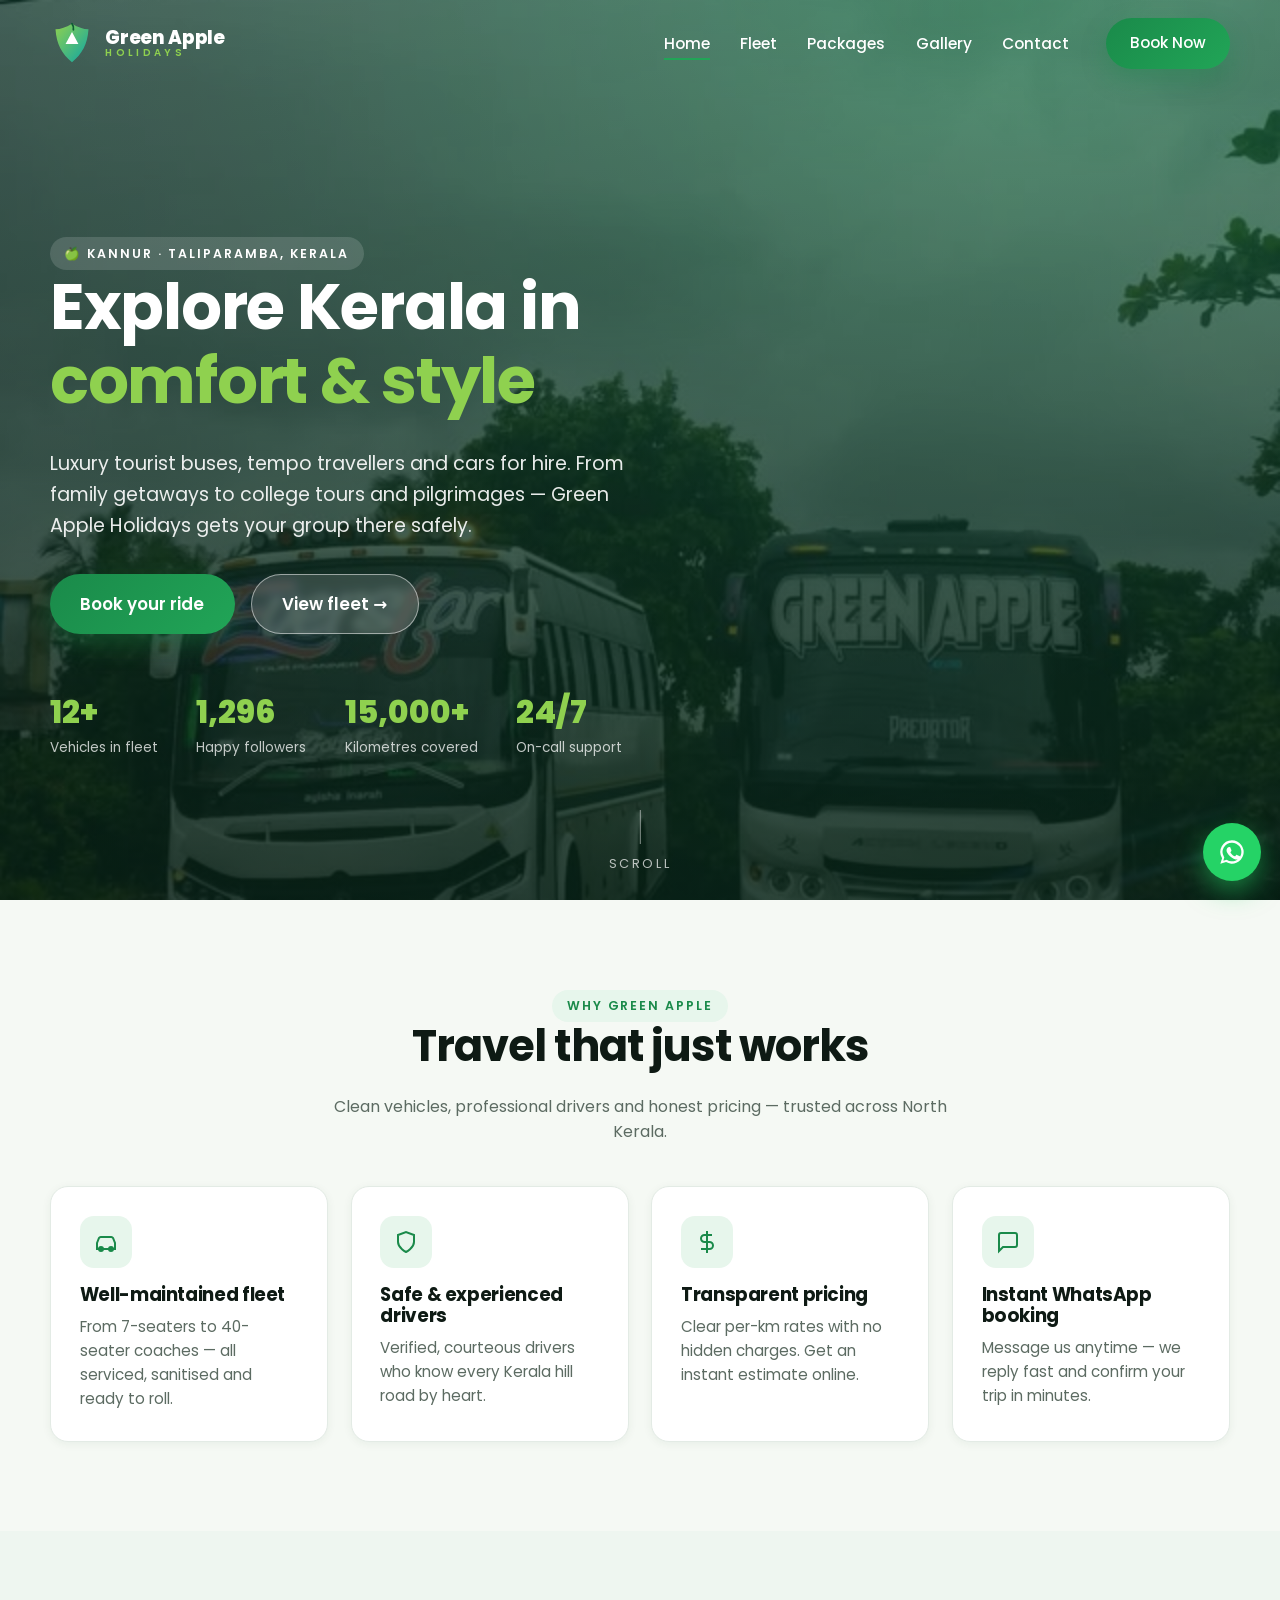
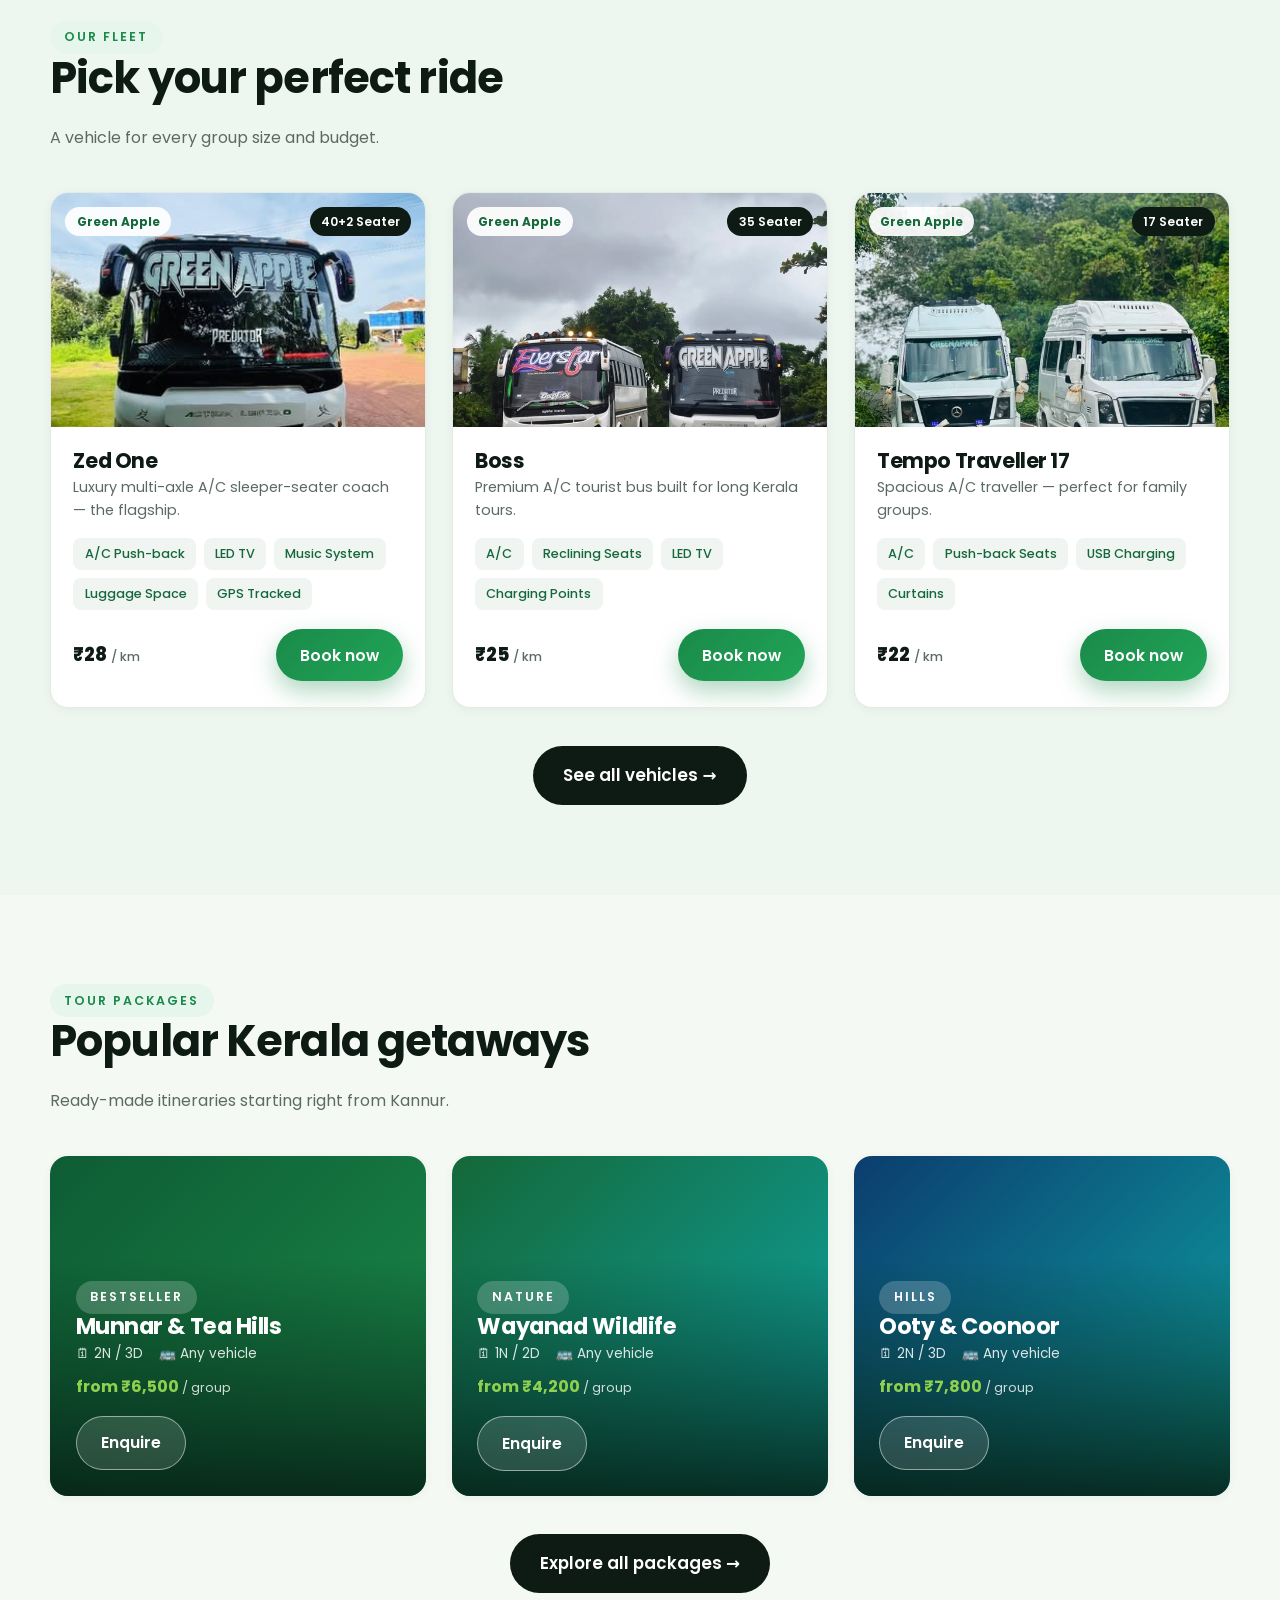
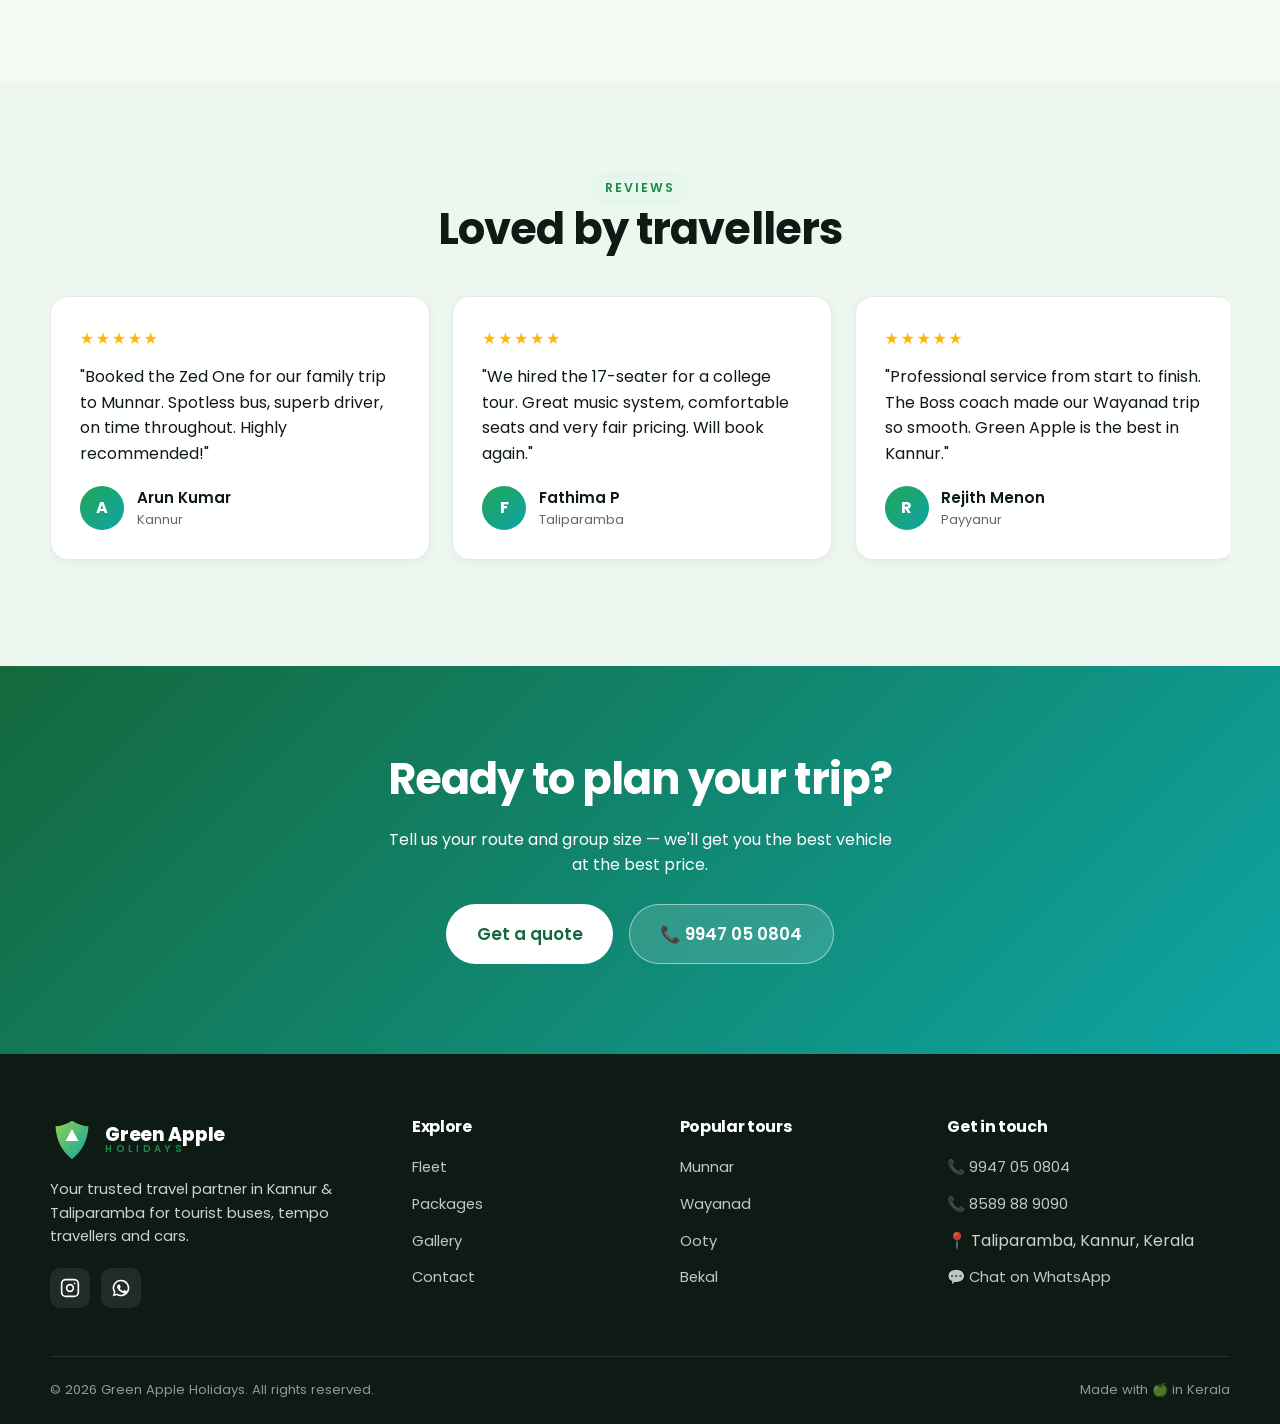
==== index.html @ a37c9200 "updated the profile" ====
<!DOCTYPE html>
<html lang="en">
<head>
<meta charset="UTF-8">
<meta name="viewport" content="width=device-width, initial-scale=1">
<title>Green Apple Holidays — Tourist Bus & Traveller Rentals, Kannur</title>
<meta name="description" content="Green Apple Holidays — luxury tourist buses, tempo travellers & cars for hire in Kannur, Taliparamba. Book Munnar, Wayanad, Ooty & Kerala tour packages.">
<link rel="preconnect" href="https://fonts.googleapis.com">
<link rel="preconnect" href="https://fonts.gstatic.com" crossorigin>
<link href="https://fonts.googleapis.com/css2?family=Poppins:wght@400;500;600;700;800&display=swap" rel="stylesheet">
<link rel="stylesheet" href="css/styles.css">
</head>
<body>

<!-- ============ HEADER ============ -->
<header class="site-header">
  <div class="container nav">
    <a class="brand" href="index.html">
      <svg class="logo" viewBox="0 0 48 48" aria-hidden="true">
        <defs><linearGradient id="lg" x1="0" y1="0" x2="1" y2="1"><stop offset="0" stop-color="#8fd14f"/><stop offset="1" stop-color="#0ea5a5"/></linearGradient></defs>
        <path d="M24 3c7 4 12 6 18 6-1 16-7 27-18 36C13 36 7 25 6 9c6 0 11-2 18-6Z" fill="url(#lg)"/>
        <path d="M24 12l7 13H17l7-13Z" fill="#fff"/>
        <path d="M24 3c1.5 2 2 4 1.5 6.5" stroke="#0e5c34" stroke-width="2" fill="none" stroke-linecap="round"/>
      </svg>
      <span class="brand-name">Green Apple<span>Holidays</span></span>
    </a>
    <button class="nav-toggle" aria-label="Menu"><span></span><span></span><span></span></button>
    <ul class="nav-links">
      <li><a class="active" href="index.html">Home</a></li>
      <li><a href="fleet.html">Fleet</a></li>
      <li><a href="packages.html">Packages</a></li>
      <li><a href="gallery.html">Gallery</a></li>
      <li><a href="contact.html">Contact</a></li>
      <li><a class="btn btn-primary nav-cta" href="contact.html">Book Now</a></li>
    </ul>
  </div>
</header>

<!-- ============ HERO ============ -->
<section class="hero">
  <div class="hero-bg" aria-hidden="true" style="background-image:url('assets/post-08.jpg');background-size:cover;background-position:center;opacity:.4"></div>
  <div class="container">
    <span class="eyebrow reveal" style="background:rgba(255,255,255,.14);color:#fff">🍏 Kannur · Taliparamba, Kerala</span>
    <h1 class="reveal d1">Explore Kerala in <span class="hl">comfort &amp; style</span></h1>
    <p class="hero-lead reveal d2">Luxury tourist buses, tempo travellers and cars for hire. From family getaways to college tours and pilgrimages — Green Apple Holidays gets your group there safely.</p>
    <div class="hero-actions reveal d2">
      <a class="btn btn-primary btn-lg" href="contact.html">Book your ride</a>
      <a class="btn btn-ghost btn-lg" href="fleet.html">View fleet →</a>
    </div>
    <div class="hero-stats reveal d3">
      <div><div class="num"><span data-count="12">0</span>+</div><div class="lbl">Vehicles in fleet</div></div>
      <div><div class="num"><span data-count="1296">0</span></div><div class="lbl">Happy followers</div></div>
      <div><div class="num"><span data-count="15000" data-suffix="+">0</span></div><div class="lbl">Kilometres covered</div></div>
      <div><div class="num">24/7</div><div class="lbl">On-call support</div></div>
    </div>
  </div>
  <div class="scroll-cue">Scroll</div>
</section>

<!-- ============ FEATURES ============ -->
<section>
  <div class="container">
    <div class="section-head center reveal">
      <span class="eyebrow">Why Green Apple</span>
      <h2>Travel that just works</h2>
      <p class="muted">Clean vehicles, professional drivers and honest pricing — trusted across North Kerala.</p>
    </div>
    <div class="features">
      <div class="feature reveal">
        <div class="ico"><svg width="24" height="24" fill="none" stroke="currentColor" stroke-width="2" viewBox="0 0 24 24"><path d="M3 13l2-5a2 2 0 012-1h10a2 2 0 012 1l2 5v6H3z"/><circle cx="7" cy="19" r="2"/><circle cx="17" cy="19" r="2"/></svg></div>
        <h3>Well-maintained fleet</h3><p>From 7-seaters to 40-seater coaches — all serviced, sanitised and ready to roll.</p>
      </div>
      <div class="feature reveal d1">
        <div class="ico"><svg width="24" height="24" fill="none" stroke="currentColor" stroke-width="2" viewBox="0 0 24 24"><path d="M12 22s8-4 8-10V5l-8-3-8 3v7c0 6 8 10 8 10z"/></svg></div>
        <h3>Safe &amp; experienced drivers</h3><p>Verified, courteous drivers who know every Kerala hill road by heart.</p>
      </div>
      <div class="feature reveal d2">
        <div class="ico"><svg width="24" height="24" fill="none" stroke="currentColor" stroke-width="2" viewBox="0 0 24 24"><path d="M12 1v22M17 5H9.5a3.5 3.5 0 000 7h5a3.5 3.5 0 010 7H6"/></svg></div>
        <h3>Transparent pricing</h3><p>Clear per-km rates with no hidden charges. Get an instant estimate online.</p>
      </div>
      <div class="feature reveal d3">
        <div class="ico"><svg width="24" height="24" fill="none" stroke="currentColor" stroke-width="2" viewBox="0 0 24 24"><path d="M21 15a2 2 0 01-2 2H7l-4 4V5a2 2 0 012-2h14a2 2 0 012 2z"/></svg></div>
        <h3>Instant WhatsApp booking</h3><p>Message us anytime — we reply fast and confirm your trip in minutes.</p>
      </div>
    </div>
  </div>
</section>

<!-- ============ FEATURED FLEET ============ -->
<section style="background:#eef6f0">
  <div class="container">
    <div class="section-head reveal">
      <span class="eyebrow">Our fleet</span>
      <h2>Pick your perfect ride</h2>
      <p class="muted">A vehicle for every group size and budget.</p>
    </div>
    <div class="fleet-grid" data-fleet="featured"></div>
    <div style="text-align:center;margin-top:2.4rem" class="reveal">
      <a class="btn btn-dark btn-lg" href="fleet.html">See all vehicles →</a>
    </div>
  </div>
</section>

<!-- ============ PACKAGES ============ -->
<section>
  <div class="container">
    <div class="section-head reveal">
      <span class="eyebrow">Tour packages</span>
      <h2>Popular Kerala getaways</h2>
      <p class="muted">Ready-made itineraries starting right from Kannur.</p>
    </div>
    <div class="pkg-grid" data-packages="featured"></div>
    <div style="text-align:center;margin-top:2.4rem" class="reveal">
      <a class="btn btn-dark btn-lg" href="packages.html">Explore all packages →</a>
    </div>
  </div>
</section>

<!-- ============ TESTIMONIALS ============ -->
<section style="background:#eef6f0">
  <div class="container">
    <div class="section-head center reveal">
      <span class="eyebrow">Reviews</span>
      <h2>Loved by travellers</h2>
    </div>
    <div class="testi-track" data-testi></div>
  </div>
</section>

<!-- ============ CTA ============ -->
<section class="cta-band">
  <div class="container reveal">
    <h2>Ready to plan your trip?</h2>
    <p style="max-width:52ch;margin-inline:auto">Tell us your route and group size — we'll get you the best vehicle at the best price.</p>
    <div style="display:flex;gap:1rem;justify-content:center;flex-wrap:wrap;margin-top:1.6rem">
      <a class="btn btn-lg" style="background:#fff;color:var(--green-700)" href="contact.html">Get a quote</a>
      <a class="btn btn-ghost btn-lg" href="tel:+919947050804">📞 9947 05 0804</a>
    </div>
  </div>
</section>

<!-- ============ FOOTER ============ -->
<footer class="site-footer">
  <div class="container footer-grid">
    <div class="foot-brand">
      <a class="brand" href="index.html" style="color:#fff">
        <svg class="logo" viewBox="0 0 48 48" aria-hidden="true">
          <defs><linearGradient id="lgf" x1="0" y1="0" x2="1" y2="1"><stop offset="0" stop-color="#8fd14f"/><stop offset="1" stop-color="#0ea5a5"/></linearGradient></defs>
          <path d="M24 3c7 4 12 6 18 6-1 16-7 27-18 36C13 36 7 25 6 9c6 0 11-2 18-6Z" fill="url(#lgf)"/>
          <path d="M24 12l7 13H17l7-13Z" fill="#fff"/>
        </svg>
        <span class="brand-name" style="color:#fff">Green Apple<span>Holidays</span></span>
      </a>
      <p style="margin-top:1rem">Your trusted travel partner in Kannur &amp; Taliparamba for tourist buses, tempo travellers and cars.</p>
      <div class="socials">
        <a href="https://www.instagram.com/greenapple__holidays_official/" target="_blank" rel="noopener" aria-label="Instagram"><svg width="20" height="20" fill="none" stroke="currentColor" stroke-width="2" viewBox="0 0 24 24"><rect x="2" y="2" width="20" height="20" rx="5"/><circle cx="12" cy="12" r="4"/><circle cx="17.5" cy="6.5" r="1" fill="currentColor" stroke="none"/></svg></a>
        <a href="https://wa.me/919947050804" target="_blank" rel="noopener" aria-label="WhatsApp"><svg width="20" height="20" fill="currentColor" viewBox="0 0 24 24"><path d="M12 2a10 10 0 00-8.5 15.3L2 22l4.9-1.4A10 10 0 1012 2zm0 2a8 8 0 11-4.2 14.8l-.3-.2-2.9.8.8-2.8-.2-.3A8 8 0 0112 4zm-3 4c-.2 0-.5.1-.7.4-.3.3-1 1-1 2.3s1 2.6 1.2 2.8c.1.2 2 3.1 4.9 4.2 2.4.9 2.9.7 3.4.7.5-.1 1.6-.7 1.9-1.3.2-.6.2-1.2.2-1.3-.1-.1-.3-.2-.6-.3l-2-1c-.3-.1-.5-.1-.7.1l-.7.9c-.1.2-.3.2-.5.1-.7-.3-1.5-.6-2.4-1.5-.7-.6-1.2-1.4-1.3-1.6-.1-.2 0-.4.1-.5l.5-.6c.1-.2.1-.3.2-.5v-.4c0-.2-.7-1.7-.9-2.3-.2-.4-.4-.4-.6-.4z"/></svg></a>
      </div>
    </div>
    <div><h4>Explore</h4><ul>
      <li><a href="fleet.html">Fleet</a></li><li><a href="packages.html">Packages</a></li>
      <li><a href="gallery.html">Gallery</a></li><li><a href="contact.html">Contact</a></li>
    </ul></div>
    <div><h4>Popular tours</h4><ul>
      <li><a href="packages.html">Munnar</a></li><li><a href="packages.html">Wayanad</a></li>
      <li><a href="packages.html">Ooty</a></li><li><a href="packages.html">Bekal</a></li>
    </ul></div>
    <div><h4>Get in touch</h4><ul>
      <li><a href="tel:+919947050804">📞 9947 05 0804</a></li>
      <li><a href="tel:+918589889090">📞 8589 88 9090</a></li>
      <li>📍 Taliparamba, Kannur, Kerala</li>
      <li><a href="https://wa.me/919947050804" target="_blank" rel="noopener">💬 Chat on WhatsApp</a></li>
    </ul></div>
  </div>
  <div class="container foot-bottom">
    <span>© <span data-year></span> Green Apple Holidays. All rights reserved.</span>
    <span>Made with 🍏 in Kerala</span>
  </div>
</footer>

<a class="wa-fab" href="https://wa.me/919947050804" target="_blank" rel="noopener" aria-label="WhatsApp">
  <svg width="28" height="28" fill="currentColor" viewBox="0 0 24 24"><path d="M12 2a10 10 0 00-8.5 15.3L2 22l4.9-1.4A10 10 0 1012 2zm0 2a8 8 0 11-4.2 14.8l-.3-.2-2.9.8.8-2.8-.2-.3A8 8 0 0112 4zm-3 4c-.2 0-.5.1-.7.4-.3.3-1 1-1 2.3s1 2.6 1.2 2.8c.1.2 2 3.1 4.9 4.2 2.4.9 2.9.7 3.4.7.5-.1 1.6-.7 1.9-1.3.2-.6.2-1.2.2-1.3-.1-.1-.3-.2-.6-.3l-2-1c-.3-.1-.5-.1-.7.1l-.7.9c-.1.2-.3.2-.5.1-.7-.3-1.5-.6-2.4-1.5-.7-.6-1.2-1.4-1.3-1.6-.1-.2 0-.4.1-.5l.5-.6c.1-.2.1-.3.2-.5v-.4c0-.2-.7-1.7-.9-2.3-.2-.4-.4-.4-.6-.4z"/></svg>
</a>

<script src="js/data.js"></script>
<script src="js/main.js"></script>
</body>
</html>
---- css/styles.css ----
/* ============================================================
   Green Apple Holidays — shared styles
   ============================================================ */
:root {
  --green-900: #0c3d24;
  --green-700: #14683c;
  --green-600: #1a8a4a;
  --green-500: #21a557;
  --lime: #8fd14f;
  --teal: #0ea5a5;
  --sun: #ffb703;
  --ink: #0e1a14;
  --muted: #5c6b62;
  --line: #e3ebe5;
  --bg: #f5f9f4;
  --card: #ffffff;
  --white: #ffffff;
  --shadow-sm: 0 2px 10px rgba(12, 61, 36, .06);
  --shadow: 0 12px 34px rgba(12, 61, 36, .12);
  --shadow-lg: 0 26px 60px rgba(12, 61, 36, .20);
  --radius: 18px;
  --radius-sm: 12px;
  --maxw: 1180px;
  --font: "Poppins", system-ui, -apple-system, Segoe UI, Roboto, sans-serif;
}

* { box-sizing: border-box; }
html { scroll-behavior: smooth; }
body {
  margin: 0;
  font-family: var(--font);
  color: var(--ink);
  background: var(--bg);
  line-height: 1.6;
  overflow-x: hidden;
}
img { max-width: 100%; display: block; }
a { color: inherit; text-decoration: none; }
h1, h2, h3, h4 { line-height: 1.15; margin: 0 0 .5em; font-weight: 700; letter-spacing: -.02em; }
h1 { font-size: clamp(2.2rem, 5.2vw, 4rem); }
h2 { font-size: clamp(1.7rem, 3.6vw, 2.7rem); }
p { margin: 0 0 1rem; }
.container { width: min(100% - 2.4rem, var(--maxw)); margin-inline: auto; }
section { padding: clamp(3.5rem, 7vw, 6rem) 0; }

/* ---------- utility ---------- */
.eyebrow {
  display: inline-flex; align-items: center; gap: .5rem;
  font-size: .78rem; font-weight: 600; letter-spacing: .16em;
  text-transform: uppercase; color: var(--green-600);
  background: #e7f6ec; padding: .4rem .9rem; border-radius: 100px;
}
.section-head { max-width: 640px; margin-bottom: 2.6rem; }
.section-head.center { margin-inline: auto; text-align: center; }
.muted { color: var(--muted); }
.grid { display: grid; gap: 1.4rem; }

/* ---------- buttons ---------- */
.btn {
  display: inline-flex; align-items: center; gap: .55rem;
  font-weight: 600; font-size: .98rem; cursor: pointer;
  padding: .85rem 1.5rem; border-radius: 100px; border: 0;
  transition: transform .2s ease, box-shadow .2s ease, background .2s ease;
  font-family: inherit;
}
.btn:active { transform: translateY(1px); }
.btn-primary { background: linear-gradient(135deg, var(--green-600), var(--green-500)); color: #fff; box-shadow: 0 10px 24px rgba(26,138,74,.35); }
.btn-primary:hover { transform: translateY(-2px); box-shadow: 0 16px 32px rgba(26,138,74,.45); }
.btn-ghost { background: rgba(255,255,255,.14); color: #fff; border: 1.5px solid rgba(255,255,255,.5); backdrop-filter: blur(4px); }
.btn-ghost:hover { background: rgba(255,255,255,.24); }
.btn-dark { background: var(--ink); color: #fff; }
.btn-dark:hover { transform: translateY(-2px); box-shadow: var(--shadow); }
.btn-lg { padding: 1rem 1.9rem; font-size: 1.05rem; }

/* ---------- header / nav ---------- */
.site-header {
  position: fixed; inset: 0 0 auto 0; z-index: 60;
  transition: background .3s ease, box-shadow .3s ease, padding .3s ease;
  padding: 1.1rem 0;
}
.site-header.scrolled { background: rgba(255,255,255,.92); backdrop-filter: blur(12px); box-shadow: var(--shadow-sm); padding: .6rem 0; }
.nav { display: flex; align-items: center; justify-content: space-between; }
.brand { display: flex; align-items: center; gap: .7rem; font-weight: 800; letter-spacing: -.02em; }
.brand .logo { width: 44px; height: 44px; flex: none; }
.brand-name { font-size: 1.15rem; line-height: 1; }
.brand-name span { display: block; font-size: .62rem; font-weight: 600; letter-spacing: .34em; color: var(--green-600); text-transform: uppercase; }
.site-header:not(.scrolled) .brand, .site-header:not(.scrolled) .nav-links a { color: #fff; }
.site-header:not(.scrolled) .brand-name span { color: var(--lime); }

.nav-links { display: flex; align-items: center; gap: 1.9rem; list-style: none; margin: 0; padding: 0; }
.nav-links a { font-weight: 500; font-size: .96rem; position: relative; }
.nav-links a::after { content: ""; position: absolute; left: 0; bottom: -6px; width: 0; height: 2px; background: var(--green-500); transition: width .25s ease; }
.nav-links a:hover::after, .nav-links a.active::after { width: 100%; }
.nav-cta { margin-left: .4rem; }
.nav-toggle { display: none; background: none; border: 0; cursor: pointer; width: 42px; height: 42px; }
.nav-toggle span { display: block; width: 24px; height: 2px; background: currentColor; margin: 5px auto; transition: .3s; }
.site-header:not(.scrolled) .nav-toggle { color: #fff; }

@media (max-width: 900px) {
  .nav-toggle { display: block; }
  .nav-links {
    position: fixed; inset: 0 0 0 auto; width: min(80vw, 320px);
    background: #fff; flex-direction: column; align-items: flex-start;
    padding: 6rem 2rem 2rem; gap: 1.4rem; transform: translateX(100%);
    transition: transform .35s cubic-bezier(.4,0,.2,1); box-shadow: var(--shadow-lg);
  }
  .nav-links.open { transform: translateX(0); }
  .site-header:not(.scrolled) .nav-links a { color: var(--ink); }
  .nav-links a { font-size: 1.1rem; }
  .nav-open .nav-toggle span:nth-child(1) { transform: translateY(7px) rotate(45deg); }
  .nav-open .nav-toggle span:nth-child(2) { opacity: 0; }
  .nav-open .nav-toggle span:nth-child(3) { transform: translateY(-7px) rotate(-45deg); }
}

/* ---------- hero ---------- */
.hero {
  position: relative; min-height: 100vh; display: flex; align-items: center;
  color: #fff; overflow: hidden;
  background: radial-gradient(120% 120% at 80% 0%, #1a8a4a 0%, #0c3d24 55%, #062015 100%);
}
.hero-bg { position: absolute; inset: 0; z-index: 0; opacity: .5; }
.hero-bg svg { width: 100%; height: 100%; }
.hero::after { content: ""; position: absolute; inset: 0; background: linear-gradient(180deg, rgba(6,32,21,.15), rgba(6,32,21,.6)); z-index: 1; }
.hero .container { position: relative; z-index: 2; padding-top: 6rem; }
.hero h1 { max-width: 15ch; }
.hero h1 .hl { color: var(--lime); }
.hero-lead { font-size: 1.2rem; max-width: 48ch; color: rgba(255,255,255,.9); }
.hero-actions { display: flex; flex-wrap: wrap; gap: 1rem; margin-top: 2rem; }
.hero-stats { display: flex; flex-wrap: wrap; gap: 2.4rem; margin-top: 3.2rem; }
.hero-stats .num { font-size: 2rem; font-weight: 800; color: var(--lime); }
.hero-stats .lbl { font-size: .85rem; color: rgba(255,255,255,.75); }
.scroll-cue { position: absolute; bottom: 1.6rem; left: 50%; transform: translateX(-50%); z-index: 2; color: rgba(255,255,255,.7); font-size: .8rem; letter-spacing: .2em; text-transform: uppercase; }
.scroll-cue::before { content: ""; display: block; width: 1px; height: 34px; background: rgba(255,255,255,.5); margin: 0 auto .6rem; animation: cue 1.8s ease-in-out infinite; transform-origin: top; }
@keyframes cue { 0%,100%{transform:scaleY(.3);opacity:.4} 50%{transform:scaleY(1);opacity:1} }

/* ---------- floating driving bus ---------- */
.bus-scene { position: relative; }

/* ---------- feature cards ---------- */
.features { display: grid; grid-template-columns: repeat(auto-fit, minmax(220px, 1fr)); gap: 1.4rem; }
.feature {
  background: var(--card); border-radius: var(--radius); padding: 1.8rem;
  box-shadow: var(--shadow-sm); border: 1px solid var(--line);
  transition: transform .25s ease, box-shadow .25s ease;
}
.feature:hover { transform: translateY(-6px); box-shadow: var(--shadow); }
.feature .ico { width: 52px; height: 52px; border-radius: 14px; display: grid; place-items: center; background: #e7f6ec; color: var(--green-600); margin-bottom: 1rem; }
.feature h3 { font-size: 1.15rem; }
.feature p { margin: 0; color: var(--muted); font-size: .95rem; }

/* ---------- fleet cards ---------- */
.filter-bar { display: flex; flex-wrap: wrap; gap: .6rem; justify-content: center; margin-bottom: 2.4rem; }
.chip {
  border: 1.5px solid var(--line); background: #fff; color: var(--ink);
  padding: .55rem 1.2rem; border-radius: 100px; font-weight: 600; font-size: .9rem;
  cursor: pointer; transition: .2s; font-family: inherit;
}
.chip:hover { border-color: var(--green-500); }
.chip.active { background: var(--green-600); border-color: var(--green-600); color: #fff; }

.fleet-grid { display: grid; grid-template-columns: repeat(auto-fill, minmax(300px, 1fr)); gap: 1.6rem; }
.fleet-card {
  background: var(--card); border-radius: var(--radius); overflow: hidden;
  box-shadow: var(--shadow-sm); border: 1px solid var(--line);
  transition: transform .3s ease, box-shadow .3s ease; display: flex; flex-direction: column;
}
.fleet-card:hover { transform: translateY(-8px); box-shadow: var(--shadow-lg); }
.fleet-media { position: relative; aspect-ratio: 16/10; display: grid; place-items: center; overflow: hidden; }
.fleet-media .tag { position: absolute; top: .9rem; left: .9rem; background: rgba(255,255,255,.92); color: var(--green-700); font-weight: 700; font-size: .75rem; padding: .3rem .7rem; border-radius: 100px; z-index: 2; }
.fleet-media .seat { position: absolute; top: .9rem; right: .9rem; background: var(--ink); color: #fff; font-weight: 600; font-size: .75rem; padding: .3rem .7rem; border-radius: 100px; z-index: 2; }
.fleet-body { padding: 1.4rem 1.4rem 1.6rem; display: flex; flex-direction: column; flex: 1; }
.fleet-body h3 { font-size: 1.3rem; margin-bottom: .2rem; }
.fleet-body .sub { color: var(--muted); font-size: .9rem; margin-bottom: 1rem; }
.spec-row { display: flex; flex-wrap: wrap; gap: .5rem; margin-bottom: 1.2rem; }
.spec { font-size: .8rem; font-weight: 500; background: #f0f5f1; color: var(--green-700); padding: .35rem .7rem; border-radius: 8px; }
.fleet-foot { margin-top: auto; display: flex; align-items: center; justify-content: space-between; gap: 1rem; }
.price { font-weight: 800; font-size: 1.15rem; color: var(--ink); }
.price small { font-weight: 500; font-size: .78rem; color: var(--muted); }

/* image-slot: swap with a real photo (see README) */
.photo-slot { position: absolute; inset: 0; background-size: cover; background-position: center; z-index: 1; }

/* ---------- packages ---------- */
.pkg-grid { display: grid; grid-template-columns: repeat(auto-fill, minmax(280px, 1fr)); gap: 1.6rem; }
.pkg-card {
  position: relative; border-radius: var(--radius); overflow: hidden; min-height: 340px;
  display: flex; flex-direction: column; justify-content: flex-end; color: #fff;
  box-shadow: var(--shadow-sm); transition: transform .3s ease, box-shadow .3s ease;
}
.pkg-card:hover { transform: translateY(-8px); box-shadow: var(--shadow-lg); }
.pkg-card .pkg-bg { position: absolute; inset: 0; z-index: 0; transition: transform .5s ease; }
.pkg-card:hover .pkg-bg { transform: scale(1.08); }
.pkg-card::after { content: ""; position: absolute; inset: 0; background: linear-gradient(180deg, transparent 30%, rgba(6,32,21,.9)); z-index: 1; }
.pkg-body { position: relative; z-index: 2; padding: 1.6rem; }
.pkg-body h3 { font-size: 1.4rem; margin-bottom: .2rem; }
.pkg-meta { display: flex; gap: 1rem; font-size: .85rem; color: rgba(255,255,255,.85); margin-bottom: .6rem; }
.pkg-body .from { font-weight: 700; color: var(--lime); }

/* ---------- gallery ---------- */
.gallery-grid { columns: 3 260px; column-gap: 1rem; }
.gallery-grid figure { margin: 0 0 1rem; break-inside: avoid; border-radius: var(--radius-sm); overflow: hidden; position: relative; cursor: pointer; box-shadow: var(--shadow-sm); }
.gallery-grid .g-img { aspect-ratio: var(--ar, 1); }
.gallery-grid figcaption { position: absolute; inset: auto 0 0 0; padding: 1.6rem .9rem .7rem; color: #fff; font-size: .85rem; font-weight: 500; background: linear-gradient(transparent, rgba(6,32,21,.85)); opacity: 0; transition: .3s; }
.gallery-grid figure:hover figcaption { opacity: 1; }

/* ---------- testimonials ---------- */
.testi-track { display: flex; gap: 1.4rem; overflow-x: auto; scroll-snap-type: x mandatory; padding-bottom: 1rem; scrollbar-width: none; }
.testi-track::-webkit-scrollbar { display: none; }
.testi {
  flex: 0 0 min(90%, 380px); scroll-snap-align: start; background: var(--card);
  border-radius: var(--radius); padding: 1.8rem; box-shadow: var(--shadow-sm); border: 1px solid var(--line);
}
.testi .stars { color: var(--sun); margin-bottom: .8rem; letter-spacing: .1em; }
.testi p { font-size: 1rem; }
.testi .who { display: flex; align-items: center; gap: .8rem; margin-top: 1.2rem; }
.testi .who .av { width: 44px; height: 44px; border-radius: 50%; background: linear-gradient(135deg, var(--green-500), var(--teal)); color: #fff; display: grid; place-items: center; font-weight: 700; }
.testi .who .nm { font-weight: 600; font-size: .95rem; }
.testi .who .loc { font-size: .8rem; color: var(--muted); }

/* ---------- CTA band ---------- */
.cta-band {
  position: relative; overflow: hidden; color: #fff; text-align: center;
  background: linear-gradient(135deg, var(--green-700), var(--teal));
}
.cta-band h2 { color: #fff; }
.cta-band .container { position: relative; z-index: 2; }

/* ---------- booking / forms ---------- */
.booking-wrap { display: grid; grid-template-columns: 1.1fr .9fr; gap: 2.4rem; align-items: start; }
.form-card { background: var(--card); border-radius: var(--radius); padding: 2rem; box-shadow: var(--shadow); border: 1px solid var(--line); }
.field { margin-bottom: 1.1rem; }
.field label { display: block; font-size: .85rem; font-weight: 600; margin-bottom: .35rem; }
.field input, .field select, .field textarea {
  width: 100%; padding: .8rem 1rem; border: 1.5px solid var(--line); border-radius: var(--radius-sm);
  font-family: inherit; font-size: .95rem; background: #fbfdfb; transition: .2s;
}
.field input:focus, .field select:focus, .field textarea:focus { outline: none; border-color: var(--green-500); box-shadow: 0 0 0 3px rgba(33,165,87,.15); }
.field-row { display: grid; grid-template-columns: 1fr 1fr; gap: 1.1rem; }
.estimate {
  background: linear-gradient(135deg, #e7f6ec, #d8f0e0); border-radius: var(--radius-sm);
  padding: 1.2rem 1.4rem; margin: 1.2rem 0; display: flex; align-items: center; justify-content: space-between;
}
.estimate .val { font-size: 1.8rem; font-weight: 800; color: var(--green-700); }
.estimate small { color: var(--muted); }
.form-note { font-size: .82rem; color: var(--muted); }

.info-card { background: var(--green-900); color: #fff; border-radius: var(--radius); padding: 2rem; }
.info-card h3 { color: #fff; }
.info-list { list-style: none; padding: 0; margin: 1.4rem 0 0; }
.info-list li { display: flex; gap: .9rem; align-items: flex-start; margin-bottom: 1.2rem; }
.info-list .ico { flex: none; width: 42px; height: 42px; border-radius: 12px; background: rgba(255,255,255,.1); display: grid; place-items: center; color: var(--lime); }
.info-list a { color: #fff; }
.info-list small { color: rgba(255,255,255,.6); display: block; font-size: .78rem; }

/* ---------- footer ---------- */
.site-footer { background: var(--ink); color: rgba(255,255,255,.8); padding: 4rem 0 1.5rem; }
.footer-grid { display: grid; grid-template-columns: 1.4fr 1fr 1fr 1.2fr; gap: 2rem; }
.site-footer h4 { color: #fff; font-size: 1rem; margin-bottom: 1.1rem; }
.site-footer a { color: rgba(255,255,255,.75); font-size: .92rem; }
.site-footer a:hover { color: var(--lime); }
.site-footer ul { list-style: none; padding: 0; margin: 0; display: grid; gap: .7rem; }
.foot-brand p { max-width: 34ch; font-size: .92rem; }
.socials { display: flex; gap: .7rem; margin-top: 1.2rem; }
.socials a { width: 40px; height: 40px; border-radius: 10px; background: rgba(255,255,255,.08); display: grid; place-items: center; color: #fff; transition: .2s; }
.socials a:hover { background: var(--green-600); transform: translateY(-3px); }
.foot-bottom { border-top: 1px solid rgba(255,255,255,.1); margin-top: 3rem; padding-top: 1.4rem; display: flex; flex-wrap: wrap; justify-content: space-between; gap: .6rem; font-size: .82rem; color: rgba(255,255,255,.55); }

/* ---------- page banner (inner pages) ---------- */
.page-banner {
  padding: 9rem 0 3.4rem; color: #fff; text-align: center;
  background: radial-gradient(120% 140% at 50% 0%, #1a8a4a, #0c3d24 70%);
}
.page-banner .crumbs { font-size: .85rem; color: rgba(255,255,255,.7); }
.page-banner .crumbs a:hover { color: var(--lime); }

/* ---------- floating whatsapp ---------- */
.wa-fab {
  position: fixed; right: 1.2rem; bottom: 1.2rem; z-index: 70;
  width: 58px; height: 58px; border-radius: 50%; background: #25d366; color: #fff;
  display: grid; place-items: center; box-shadow: 0 10px 26px rgba(37,211,102,.5);
  animation: pulse 2.4s infinite;
}
@keyframes pulse { 0%{box-shadow:0 0 0 0 rgba(37,211,102,.5)} 70%{box-shadow:0 0 0 16px rgba(37,211,102,0)} 100%{box-shadow:0 0 0 0 rgba(37,211,102,0)} }

/* ---------- lightbox ---------- */
.lightbox { position: fixed; inset: 0; background: rgba(6,20,13,.92); z-index: 90; display: none; place-items: center; padding: 1.5rem; }
.lightbox.open { display: grid; }
.lightbox .lb-inner { max-width: 800px; width: 100%; }
.lightbox .lb-stage { border-radius: var(--radius); overflow: hidden; box-shadow: var(--shadow-lg); }
.lightbox .lb-cap { color: #fff; text-align: center; margin-top: 1rem; }
.lightbox .lb-close { position: absolute; top: 1.2rem; right: 1.4rem; color: #fff; font-size: 2rem; background: none; border: 0; cursor: pointer; }
.lightbox .lb-nav { position: absolute; top: 50%; transform: translateY(-50%); background: rgba(255,255,255,.14); border: 0; color: #fff; width: 48px; height: 48px; border-radius: 50%; cursor: pointer; font-size: 1.4rem; }
.lightbox .lb-prev { left: 1rem; } .lightbox .lb-next { right: 1rem; }

/* ---------- reveal animation ---------- */
.reveal { opacity: 0; transform: translateY(26px); transition: opacity .7s ease, transform .7s ease; }
.reveal.in { opacity: 1; transform: none; }
.reveal.d1 { transition-delay: .1s; } .reveal.d2 { transition-delay: .2s; } .reveal.d3 { transition-delay: .3s; }

/* ---------- responsive ---------- */
@media (max-width: 820px) {
  .booking-wrap { grid-template-columns: 1fr; }
  .footer-grid { grid-template-columns: 1fr 1fr; }
}
@media (max-width: 560px) {
  .field-row { grid-template-columns: 1fr; }
  .footer-grid { grid-template-columns: 1fr; }
  .hero-stats { gap: 1.6rem; }
}
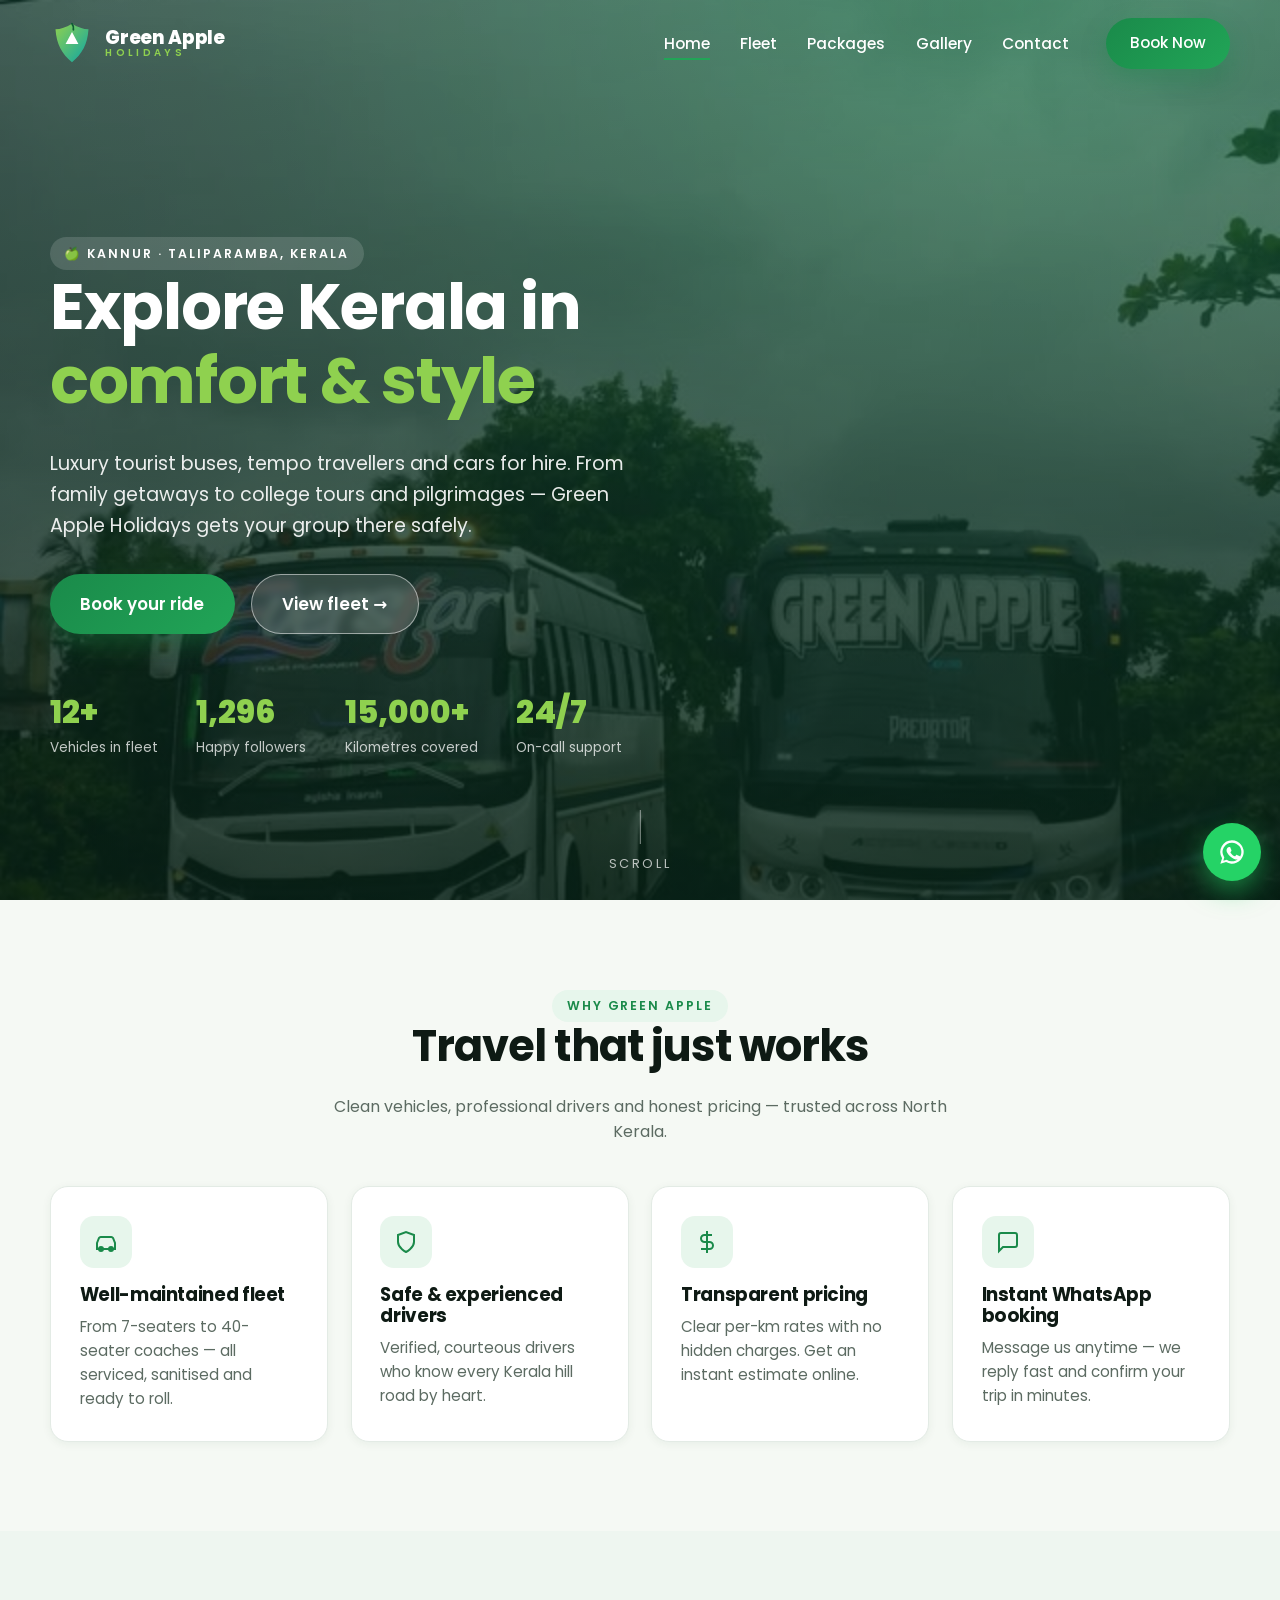
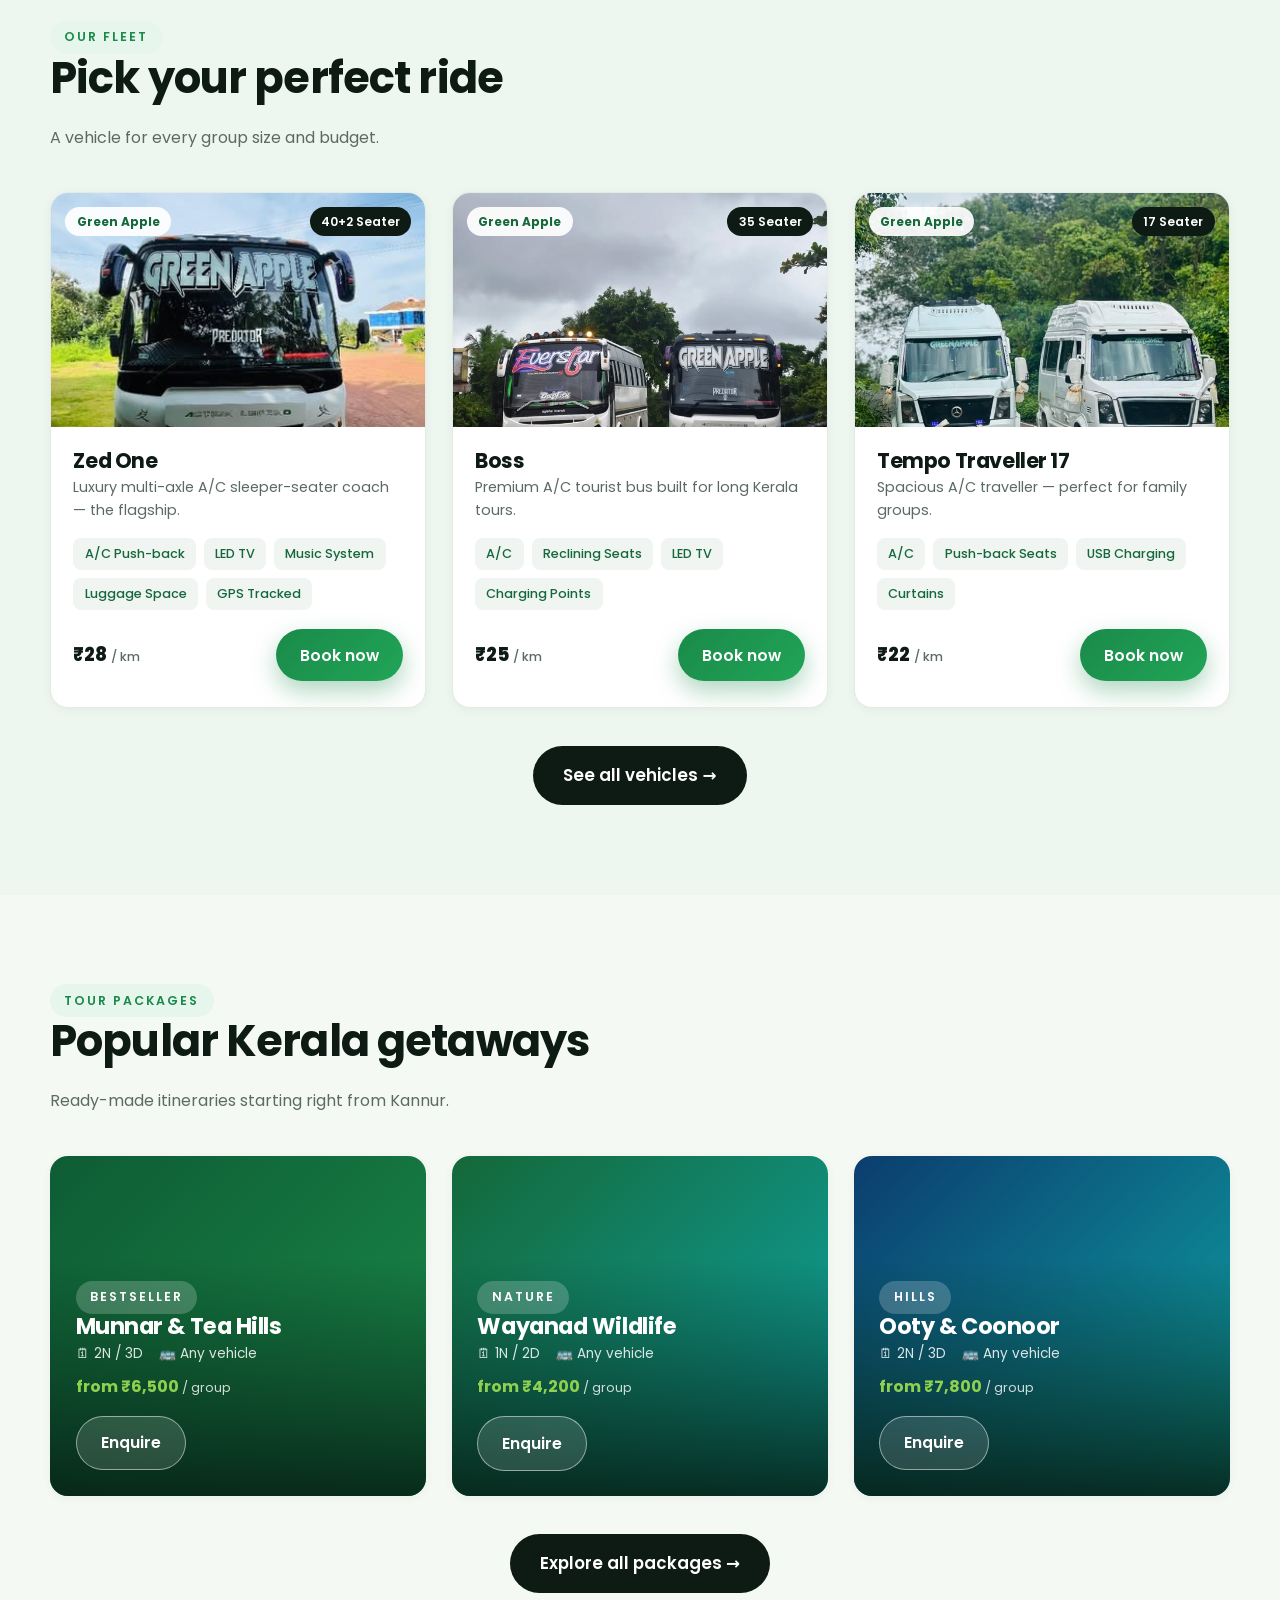
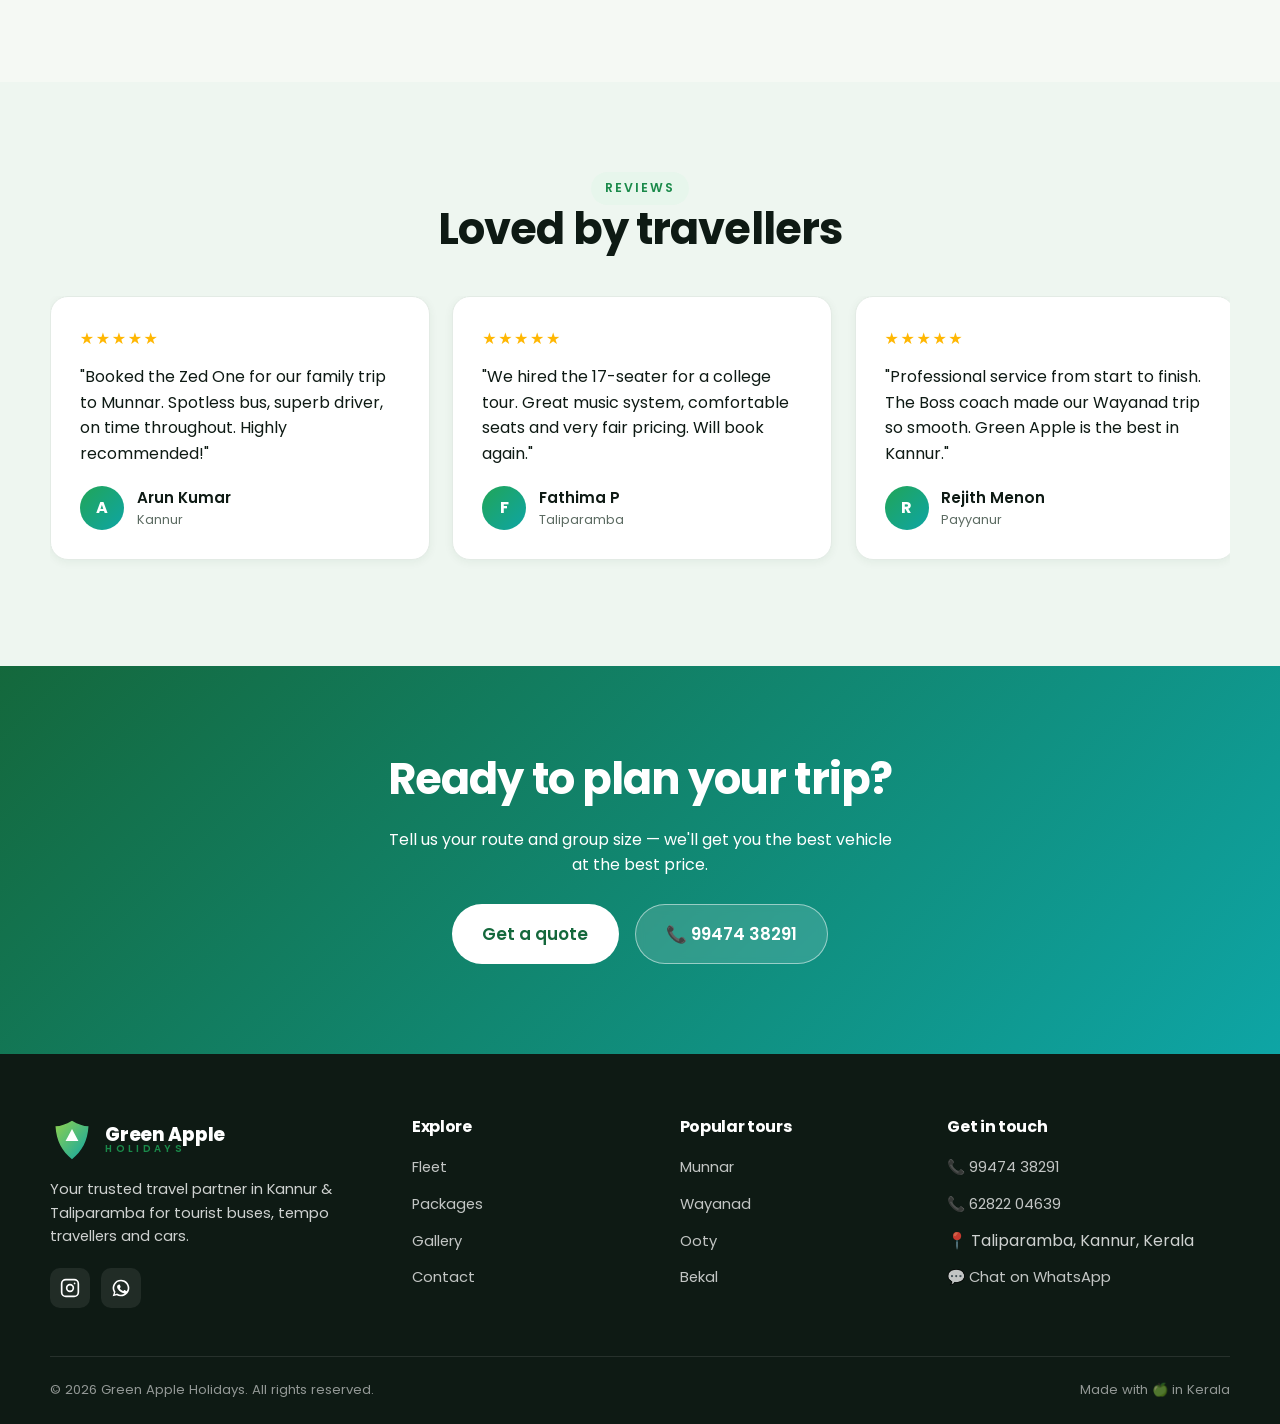
==== commit ee85d430: "updated the profile" ====
--- a/index.html
+++ b/index.html
@@ -134,7 +134,7 @@
     <p style="max-width:52ch;margin-inline:auto">Tell us your route and group size — we'll get you the best vehicle at the best price.</p>
     <div style="display:flex;gap:1rem;justify-content:center;flex-wrap:wrap;margin-top:1.6rem">
       <a class="btn btn-lg" style="background:#fff;color:var(--green-700)" href="contact.html">Get a quote</a>
-      <a class="btn btn-ghost btn-lg" href="tel:+919947050804">📞 9947 05 0804</a>
+      <a class="btn btn-ghost btn-lg" href="tel:+919947438291">📞 99474 38291</a>
     </div>
   </div>
 </section>
@@ -154,7 +154,7 @@
       <p style="margin-top:1rem">Your trusted travel partner in Kannur &amp; Taliparamba for tourist buses, tempo travellers and cars.</p>
       <div class="socials">
         <a href="https://www.instagram.com/greenapple__holidays_official/" target="_blank" rel="noopener" aria-label="Instagram"><svg width="20" height="20" fill="none" stroke="currentColor" stroke-width="2" viewBox="0 0 24 24"><rect x="2" y="2" width="20" height="20" rx="5"/><circle cx="12" cy="12" r="4"/><circle cx="17.5" cy="6.5" r="1" fill="currentColor" stroke="none"/></svg></a>
-        <a href="https://wa.me/919947050804" target="_blank" rel="noopener" aria-label="WhatsApp"><svg width="20" height="20" fill="currentColor" viewBox="0 0 24 24"><path d="M12 2a10 10 0 00-8.5 15.3L2 22l4.9-1.4A10 10 0 1012 2zm0 2a8 8 0 11-4.2 14.8l-.3-.2-2.9.8.8-2.8-.2-.3A8 8 0 0112 4zm-3 4c-.2 0-.5.1-.7.4-.3.3-1 1-1 2.3s1 2.6 1.2 2.8c.1.2 2 3.1 4.9 4.2 2.4.9 2.9.7 3.4.7.5-.1 1.6-.7 1.9-1.3.2-.6.2-1.2.2-1.3-.1-.1-.3-.2-.6-.3l-2-1c-.3-.1-.5-.1-.7.1l-.7.9c-.1.2-.3.2-.5.1-.7-.3-1.5-.6-2.4-1.5-.7-.6-1.2-1.4-1.3-1.6-.1-.2 0-.4.1-.5l.5-.6c.1-.2.1-.3.2-.5v-.4c0-.2-.7-1.7-.9-2.3-.2-.4-.4-.4-.6-.4z"/></svg></a>
+        <a href="https://wa.me/919947438291" target="_blank" rel="noopener" aria-label="WhatsApp"><svg width="20" height="20" fill="currentColor" viewBox="0 0 24 24"><path d="M12 2a10 10 0 00-8.5 15.3L2 22l4.9-1.4A10 10 0 1012 2zm0 2a8 8 0 11-4.2 14.8l-.3-.2-2.9.8.8-2.8-.2-.3A8 8 0 0112 4zm-3 4c-.2 0-.5.1-.7.4-.3.3-1 1-1 2.3s1 2.6 1.2 2.8c.1.2 2 3.1 4.9 4.2 2.4.9 2.9.7 3.4.7.5-.1 1.6-.7 1.9-1.3.2-.6.2-1.2.2-1.3-.1-.1-.3-.2-.6-.3l-2-1c-.3-.1-.5-.1-.7.1l-.7.9c-.1.2-.3.2-.5.1-.7-.3-1.5-.6-2.4-1.5-.7-.6-1.2-1.4-1.3-1.6-.1-.2 0-.4.1-.5l.5-.6c.1-.2.1-.3.2-.5v-.4c0-.2-.7-1.7-.9-2.3-.2-.4-.4-.4-.6-.4z"/></svg></a>
       </div>
     </div>
     <div><h4>Explore</h4><ul>
@@ -166,10 +166,10 @@
       <li><a href="packages.html">Ooty</a></li><li><a href="packages.html">Bekal</a></li>
     </ul></div>
     <div><h4>Get in touch</h4><ul>
-      <li><a href="tel:+919947050804">📞 9947 05 0804</a></li>
-      <li><a href="tel:+918589889090">📞 8589 88 9090</a></li>
+      <li><a href="tel:+919947438291">📞 99474 38291</a></li>
+      <li><a href="tel:+916282204639">📞 62822 04639</a></li>
       <li>📍 Taliparamba, Kannur, Kerala</li>
-      <li><a href="https://wa.me/919947050804" target="_blank" rel="noopener">💬 Chat on WhatsApp</a></li>
+      <li><a href="https://wa.me/919947438291" target="_blank" rel="noopener">💬 Chat on WhatsApp</a></li>
     </ul></div>
   </div>
   <div class="container foot-bottom">
@@ -178,7 +178,7 @@
   </div>
 </footer>
 
-<a class="wa-fab" href="https://wa.me/919947050804" target="_blank" rel="noopener" aria-label="WhatsApp">
+<a class="wa-fab" href="https://wa.me/919947438291" target="_blank" rel="noopener" aria-label="WhatsApp">
   <svg width="28" height="28" fill="currentColor" viewBox="0 0 24 24"><path d="M12 2a10 10 0 00-8.5 15.3L2 22l4.9-1.4A10 10 0 1012 2zm0 2a8 8 0 11-4.2 14.8l-.3-.2-2.9.8.8-2.8-.2-.3A8 8 0 0112 4zm-3 4c-.2 0-.5.1-.7.4-.3.3-1 1-1 2.3s1 2.6 1.2 2.8c.1.2 2 3.1 4.9 4.2 2.4.9 2.9.7 3.4.7.5-.1 1.6-.7 1.9-1.3.2-.6.2-1.2.2-1.3-.1-.1-.3-.2-.6-.3l-2-1c-.3-.1-.5-.1-.7.1l-.7.9c-.1.2-.3.2-.5.1-.7-.3-1.5-.6-2.4-1.5-.7-.6-1.2-1.4-1.3-1.6-.1-.2 0-.4.1-.5l.5-.6c.1-.2.1-.3.2-.5v-.4c0-.2-.7-1.7-.9-2.3-.2-.4-.4-.4-.6-.4z"/></svg>
 </a>
 
